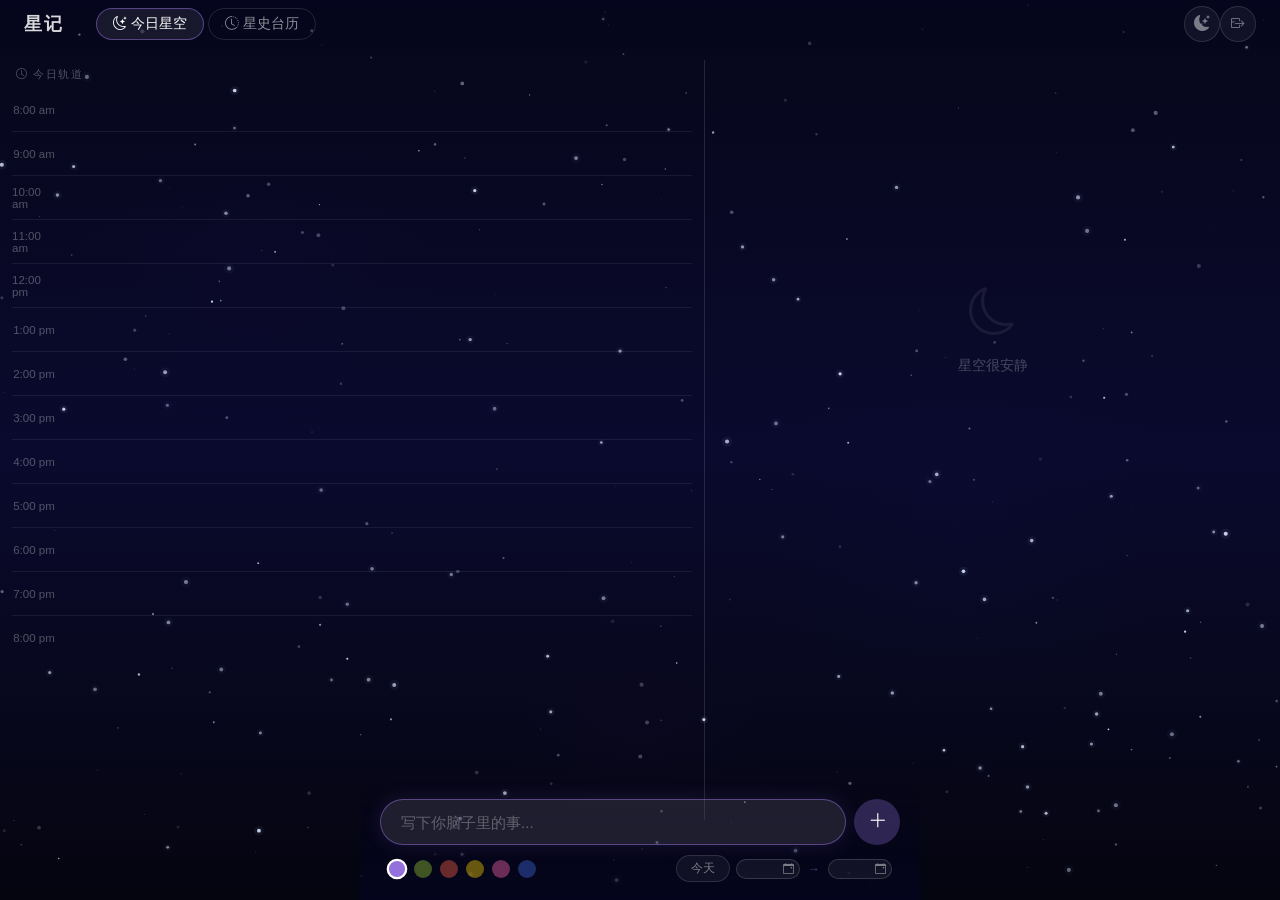
==== web/index.html @ 95c6658e "remove PHP remnants: rename to .html, drop removePHPTags runtime logic" ====
<!DOCTYPE html>
<html lang="zh">
<head>
    <meta charset="UTF-8">
    <meta name="viewport" content="width=device-width, initial-scale=1.0">
    <title>星记</title>
    <meta name="csrf-token" content="" id="csrfMeta">
    <link href="bootstrap-icons.min.css?v=2" rel="stylesheet">
    <link href="css/style.css?v=24" rel="stylesheet">
</head>
<body>
    <!-- 星空背景 Canvas -->
    <canvas id="starfield"></canvas>

    <!-- 主应用层 -->
    <div id="app">

        <!-- 顶部导航 -->
        <nav id="nav">
            <span class="nav-brand">星记</span>
            <div class="nav-tabs">
                <button class="nav-tab active" data-view="today">
                    <i class="bi bi-moon-stars"></i> 今日星空
                </button>
                <button class="nav-tab" data-view="history">
                    <i class="bi bi-clock-history"></i> 星史台历
                </button>
            </div>
            <button class="theme-toggle" id="themeToggle" title="切换主题"><i class="bi bi-moon-stars-fill"></i></button>
            <button class="btn-logout" id="btnLogout" title="登出"><i class="bi bi-box-arrow-right"></i></button>
        </nav>

        <!-- 今日星空视图 -->
        <div id="today-view" class="view">
            <!-- 移动端 Tab 切换栏 -->
            <div class="mobile-tabs" id="mobileTabs">
                <button class="mobile-tab active" data-mobile-tab="timeline">
                    <i class="bi bi-clock"></i> 时间轴
                </button>
                <button class="mobile-tab" data-mobile-tab="constellation">
                    <i class="bi bi-stars"></i> 星座
                </button>
            </div>
            <!-- 时间轴（左侧） -->
            <div id="today-zone">
                <div id="timeline">
                    <div class="timeline-header">
                        <i class="bi bi-clock"></i> 今日轨道
                    </div>
                    <div class="timeline-body" id="timelineBody"></div>
                </div>
            </div>

            <!-- 星空总览（右侧，全部任务） -->
            <div id="zone-resizer" class="zone-resizer"></div>
            <div id="constellation-zone" class="mobile-hidden"></div>

            <!-- 类型图例（固定底部右侧） -->
            <div class="constellation-legend" id="constellationLegend"></div>
        </div>

        <!-- 星史台历视图 -->
        <div id="history-view" class="view hidden">
            <div id="history-content">
                <div class="calendar-nav">
                    <button class="cal-nav-btn" id="calPrev"><i class="bi bi-chevron-left"></i></button>
                    <span class="cal-month-label" id="calMonthLabel"></span>
                    <button class="cal-nav-btn" id="calNext"><i class="bi bi-chevron-right"></i></button>
                    <button class="cal-nav-btn cal-today-btn" id="calToday">今天</button>
                    <button class="cal-nav-btn cal-export-btn desktop-only" id="btnExportCSV" title="导出已完成任务为 CSV"><i class="bi bi-download"></i> 导出</button>
                </div>
                <div class="calendar-weekdays">
                    <span>一</span><span>二</span><span>三</span><span>四</span><span>五</span><span>六</span><span>日</span>
                </div>
                <div class="calendar-grid" id="calendarGrid"></div>
            </div>
        </div>

        <!-- 日历弹出浮层 -->
        <div id="calPopup" class="cal-popup hidden">
            <div class="cal-popup-backdrop"></div>
            <div class="cal-popup-card">
                <div class="cal-popup-header">
                    <h4 id="calPopupTitle"></h4>
                    <button class="cal-popup-close" id="calPopupClose"><i class="bi bi-x-lg"></i></button>
                </div>
                <div class="cal-popup-body" id="calPopupBody"></div>
            </div>
        </div>

        <!-- 确认弹窗 -->
        <div id="confirmDialog" class="cal-popup hidden">
            <div class="cal-popup-backdrop"></div>
            <div class="cal-popup-card" style="max-width: 360px;">
                <div class="cal-popup-header">
                    <h4 id="confirmTitle">确认</h4>
                </div>
                <div class="cal-popup-body">
                    <p id="confirmMessage" style="margin: 0 0 16px; line-height: 1.6;"></p>
                    <div style="display: flex; gap: 10px; justify-content: flex-end;">
                        <button class="btn-delete" id="confirmCancel" style="flex: 0 0 auto; padding: 8px 16px;">取消</button>
                        <button class="btn-complete" id="confirmOk" style="flex: 0 0 auto; padding: 8px 16px;">确定</button>
                    </div>
                </div>
            </div>
        </div>

        <!-- 导出弹窗（仅电脑端） -->
        <div id="exportDialog" class="export-dialog hidden">
            <div class="export-dialog-card">
                <h4><i class="bi bi-download"></i> 导出已完成任务</h4>
                <div class="export-dialog-row">
                    <label>起始月</label>
                    <input type="month" id="exportFrom">
                </div>
                <div class="export-dialog-row">
                    <label>结束月</label>
                    <input type="month" id="exportTo">
                </div>
                <div class="export-dialog-actions">
                    <button class="btn-cancel" id="exportCancel">取消</button>
                    <button class="btn-export" id="exportConfirm">导出 CSV</button>
                </div>
            </div>
        </div>

        <!-- 倾倒输入区 -->
        <div id="input-nebula">
            <form id="quickAdd" autocomplete="off">
                <div class="input-row">
                    <input type="text" id="quickInput" placeholder="写下你脑子里的事..." autofocus>
                    <button type="submit" class="btn-add"><i class="bi bi-plus-lg"></i></button>
                </div>
                <div class="input-options">
                    <div class="type-selector">
                        <button type="button" class="type-dot active" data-type="self" title="自我时间" style="--dot-color: #9370db"></button>
                        <button type="button" class="type-dot" data-type="family" title="家庭" style="--dot-color: #9acd32"></button>
                        <button type="button" class="type-dot" data-type="money" title="赚钱" style="--dot-color: #ff6347"></button>
                        <button type="button" class="type-dot" data-type="sport" title="运动" style="--dot-color: #ffd700"></button>
                        <button type="button" class="type-dot" data-type="love" title="爱情" style="--dot-color: #ff69b4"></button>
                        <button type="button" class="type-dot" data-type="study" title="学习" style="--dot-color: #4169e1"></button>
                    </div>
                    <div class="date-options">
                        <div class="date-selector" id="dateSelector">
                            <button type="button" class="date-chip" data-date="today">今天</button>
                            <div class="date-wrap">
                                <input type="text" id="inputStartDateText" class="date-input date-display" placeholder="" readonly>
                                <input type="date" id="inputStartDate" class="date-input date-real">
                            </div>
                            <span class="date-sep">→</span>
                            <div class="date-wrap">
                                <input type="text" id="inputDueDateText" class="date-input date-display" placeholder="" readonly>
                                <input type="date" id="inputDueDate" class="date-input date-real">
                            </div>
                        </div>
                    </div>
                </div>
            </form>
        </div>

        <!-- 详情面板 -->
        <div id="detail-panel">
            <div class="detail-header">
                <div class="detail-type-dot" id="detailTypeDot"></div>
                <h3 id="detailTitle"></h3>
                <input type="text" id="detailTitleInput" class="detail-title-input" style="display:none">
                <button class="detail-close" id="detailClose"><i class="bi bi-x-lg"></i></button>
            </div>
            <div class="detail-type-edit" id="detailTypeEdit">
                <span class="detail-edit-label"><i class="bi bi-tag"></i> 类型</span>
                <div class="detail-type-dots" id="detailTypeDots"></div>
            </div>
            <div class="detail-progress" id="detailProgressBlock">
                <div class="progress-bar-container" id="progressBarClick">
                    <div class="progress-bar-fill" id="detailProgressFill"></div>
                </div>
                <span class="progress-text" id="detailProgressText">0%</span>
                <input type="range" min="0" max="100" value="0" class="progress-slider hidden" id="progressSlider">
            </div>
            <div class="detail-meta" id="detailMeta"></div>
            <div class="detail-date-edit" id="detailDateEdit">
                <label class="date-edit-row">
                    <span class="date-edit-label"><i class="bi bi-hourglass-split"></i> 开始</span>
                    <input type="date" id="detailStartDate" class="date-input">
                </label>
                <label class="date-edit-row">
                    <span class="date-edit-label"><i class="bi bi-calendar-event"></i> 截止</span>
                    <input type="date" id="detailDueDate" class="date-input">
                </label>
            </div>
            <div class="detail-children" id="detailChildren"></div>
            <div class="detail-actions">
                <button class="btn-complete" id="btnComplete"><i class="bi bi-check2-circle"></i> 完成</button>
                <button class="btn-complete-date" id="btnCompleteDate" title="完成日期">
                    <i class="bi bi-calendar-check"></i>
                    <span id="completeDateLabel">今天</span>
                </button>
                <input type="date" id="completedDate" class="completed-date-hidden">
                <button class="btn-delete" id="btnDelete"><i class="bi bi-trash3"></i> 删除</button>
            </div>
            <div class="detail-add-child">
                <form id="addChildForm" autocomplete="off">
                    <input type="text" id="addChildInput" placeholder="添加子任务...">
                    <button type="submit"><i class="bi bi-plus"></i></button>
                </form>
            </div>
        </div>

        <!-- 遮罩 -->
        <div id="overlay" class="hidden"></div>
    </div>

    <script src="js/starfield.js?v=20"></script>
    <script src="js/main.js?v=20"></script>
</body>
</html>
---- web/css/style.css ----
/* ===== 主题变量 ===== */
:root {
    /* 深邃星空 — 默认 */
    color-scheme: dark;
    --bg:              #000;
    --bg-nav:          linear-gradient(180deg, rgba(5,5,30,0.9) 0%, transparent 100%);
    --bg-input:        linear-gradient(0deg, rgba(5,5,30,0.95) 0%, transparent 100%);
    --bg-panel:        rgba(8,8,35,0.97);
    --bg-cell:         rgba(255,255,255,0.015);
    --bg-cell-hover:   rgba(255,255,255,0.035);
    --bg-cell-today:   rgba(147,112,219,0.05);
    --bg-cell-tasks:   rgba(147,112,219,0.03);
    --bg-expanded:     rgba(20,15,40,0.95);
    --bg-input-field:  rgba(255,255,255,0.06);
    --bg-input-focus:  rgba(255,255,255,0.1);
    --bg-btn:          rgba(255,255,255,0.05);
    --bg-btn-hover:    rgba(255,255,255,0.1);
    --bg-dot-active:   rgba(255,255,255,0.08);

    --text:            #e0e0e0;
    --text-strong:     #f0f0f0;
    --text-title:      #e8e8e8;
    --text-body:       #d0d0d0;
    --text-mid:        rgba(255,255,255,0.65);
    --text-dim:        rgba(255,255,255,0.45);
    --text-faint:      rgba(255,255,255,0.3);
    --text-ghost:      rgba(255,255,255,0.25);
    --text-ph:         rgba(255,255,255,0.3);
    --text-nav-brand:  rgba(255,255,255,0.85);
    --text-nav-tab:    rgba(255,255,255,0.55);
    --text-nav-active: #fff;

    --border:          rgba(255,255,255,0.12);
    --border-subtle:   rgba(255,255,255,0.07);
    --border-input:    rgba(255,255,255,0.15);
    --border-focus:    rgba(147,112,219,0.5);

    --accent:          #9370db;
    --accent-rgb:      147,112,219;
    --accent-dim:      rgba(147,112,219,0.3);
    --accent-mid:      rgba(147,112,219,0.5);
    --accent-soft:     #b8a0e8;
    --accent-glow:     rgba(147,112,219,0.15);
    --accent-chip-bg:  rgba(147,112,219,0.2);
    --accent-chip-bd:  rgba(147,112,219,0.4);
    --accent-progress: rgba(147,112,219,0.4);
    --accent-ring:     rgba(147,112,219,0.3);

    --danger:          #ff8888;
    --danger-dim:      rgba(255,80,80,0.15);
    --danger-hover:    rgba(255,80,80,0.3);
    --overlay-bg:      rgba(0,0,0,0.3);

    --ring-bg:         rgba(255,255,255,0.08);
    --nebula:          rgba(147,112,219,0.06);
    --nebula-soft:     rgba(147,112,219,0.03);
    --star-line:       rgba(255,255,255,0.06);
    --scrollbar:       rgba(255,255,255,0.18);
    --scrollbar-hover: rgba(255,255,255,0.32);
    --cal-pick-invert: 0.7;
    --shadow-expand:   0 4px 24px rgba(0,0,0,0.5);
    --starfield-mode:  dark;
}

/* ===== 晨雾浅色 ===== */
html.theme-light {
    color-scheme: light;
    --bg:              #F0EBE1;
    --bg-nav:          linear-gradient(180deg, rgba(240,235,225,0.95) 0%, transparent 100%);
    --bg-input:        linear-gradient(0deg, rgba(240,235,225,0.98) 0%, transparent 100%);
    --bg-panel:        rgba(251,247,238,0.97);
    --bg-cell:         rgba(83,125,150,0.04);
    --bg-cell-hover:   rgba(83,125,150,0.08);
    --bg-cell-today:   rgba(83,125,150,0.1);
    --bg-cell-tasks:   rgba(83,125,150,0.06);
    --bg-expanded:     rgba(245,239,228,0.98);
    --bg-input-field:  rgba(83,125,150,0.06);
    --bg-input-focus:  rgba(83,125,150,0.1);
    --bg-btn:          rgba(83,125,150,0.06);
    --bg-btn-hover:    rgba(83,125,150,0.12);
    --bg-dot-active:   rgba(83,125,150,0.08);

    --text:            #2A2622;
    --text-strong:     #1A1610;
    --text-title:      #2A2622;
    --text-body:       #4A433C;
    --text-mid:        #5C5348;
    --text-dim:        #6B6158;
    --text-faint:      #8F867B;
    --text-ghost:      #B8B0A3;
    --text-ph:         rgba(42,38,34,0.35);
    --text-nav-brand:  rgba(42,38,34,0.85);
    --text-nav-tab:    rgba(42,38,34,0.55);
    --text-nav-active: #2A2622;

    --border:          rgba(83,125,150,0.12);
    --border-subtle:   rgba(83,125,150,0.06);
    --border-input:    rgba(83,125,150,0.15);
    --border-focus:    rgba(83,125,150,0.5);

    --accent:          #537D96;
    --accent-rgb:      83,125,150;
    --accent-dim:      rgba(83,125,150,0.15);
    --accent-mid:      rgba(83,125,150,0.5);
    --accent-soft:     #3F6179;
    --accent-glow:     rgba(83,125,150,0.1);
    --accent-chip-bg:  rgba(83,125,150,0.12);
    --accent-chip-bd:  rgba(83,125,150,0.3);
    --accent-progress: rgba(83,125,150,0.35);
    --accent-ring:     rgba(83,125,150,0.3);

    --danger:          #8B2C1F;
    --danger-dim:      rgba(139,44,31,0.1);
    --danger-hover:    rgba(139,44,31,0.2);
    --overlay-bg:      rgba(42,38,34,0.15);

    --ring-bg:         rgba(83,125,150,0.1);
    --nebula:          rgba(83,125,150,0.05);
    --nebula-soft:     rgba(83,125,150,0.02);
    --star-line:       rgba(83,125,150,0.08);
    --scrollbar:       rgba(83,125,150,0.12);
    --scrollbar-hover: rgba(83,125,150,0.22);
    --cal-pick-invert: 0;
    --shadow-expand:   0 4px 24px rgba(42,38,34,0.12);
    --starfield-mode:  light;
}

/* ===== 全局重置 ===== */
* { margin: 0; padding: 0; box-sizing: border-box; }

body {
    overflow: hidden;
    background: var(--bg);
    font-family: -apple-system, "Segoe UI", "PingFang SC", "Microsoft YaHei", sans-serif;
    color: var(--text);
    user-select: none;
    transition: background 0.4s ease, color 0.4s ease;
}

/* ===== 星空 Canvas ===== */
#starfield {
    position: fixed;
    top: 0; left: 0;
    width: 100vw; height: 100vh;
    z-index: 0;
}

/* ===== 应用�?===== */
#app {
    position: relative;
    z-index: 1;
    width: 100vw;
    height: 100vh;
    overflow: hidden;
}

/* ===== 导航 ===== */
#nav {
    position: fixed;
    top: 0; left: 0; right: 0;
    height: 48px;
    display: flex;
    align-items: center;
    padding: 0 24px;
    background: var(--bg-nav);
    z-index: 50;
}

.nav-brand {
    font-size: 1.1rem;
    font-weight: 600;
    letter-spacing: 2px;
    color: var(--text-nav-brand);
    margin-right: 32px;
}

.nav-tabs {
    display: flex;
    gap: 4px;
}

.nav-tab {
    background: none;
    border: 1px solid var(--border);
    color: var(--text-nav-tab);
    padding: 6px 16px;
    border-radius: 20px;
    font-size: 0.85rem;
    cursor: pointer;
    transition: all 0.3s ease;
}

.nav-tab:hover {
    color: var(--text-strong);
    border-color: var(--accent-mid);
}

.nav-tab.active {
    color: var(--text-nav-active);
    border-color: var(--accent-mid);
    background: var(--bg-dot-active);
}

/* 换肤按钮 */
.theme-toggle {
    margin-left: auto;
    width: 36px; height: 36px;
    border-radius: 50%;
    border: 1px solid var(--border);
    background: var(--bg-btn);
    color: var(--text-dim);
    font-size: 1rem;
    cursor: pointer;
    transition: all 0.3s ease;
    display: flex;
    align-items: center;
    justify-content: center;
}

.theme-toggle:hover {
    background: var(--bg-btn-hover);
    color: var(--text-strong);
    transform: rotate(15deg);
}

/* 登出按钮 */
.btn-logout {
    width: 36px; height: 36px;
    border-radius: 50%;
    border: 1px solid var(--border);
    background: var(--bg-btn);
    color: var(--text-dim);
    cursor: pointer;
    font-size: 0.85rem;
    display: flex;
    align-items: center;
    justify-content: center;
    transition: all 0.2s;
}
.btn-logout:hover {
    background: rgba(229, 115, 115, 0.15);
    color: #e57373;
    border-color: rgba(229, 115, 115, 0.3);
}

/* ===== 视图切换 ===== */
.view { width: 100%; height: 100%; position: absolute; top: 0; left: 0; }
.view.hidden { display: none; }

/* ===== 今日星球�?===== */
#today-zone {
    position: absolute;
    top: 60px;
    left: 0;
    width: var(--today-zone-width, 55%);
    height: calc(100% - 140px);
    display: flex;
    flex-direction: column;
    padding: 0;
    z-index: 10;
    overflow: hidden;
}

/* ===== 时间轴 ===== */
#timeline {
    flex: 1;
    display: flex;
    flex-direction: column;
    overflow: hidden;
}

.timeline-header {
    padding: 8px 16px 6px;
    font-size: 0.68rem;
    color: var(--text-faint);
    letter-spacing: 1.5px;
    flex-shrink: 0;
}

.timeline-body {
    flex: 1;
    overflow-y: auto;
    padding: 0 12px 8px;
}

.timeline-slot {
    display: flex;
    align-items: stretch;
    min-height: 44px;
    border-bottom: 1px solid var(--border-subtle);
    transition: background 0.2s ease;
}

.timeline-slot:last-child {
    border-bottom: none;
}

.timeline-slot.drag-over {
    background: var(--bg-dot-active);
}

.timeline-time {
    width: 44px;
    flex-shrink: 0;
    display: flex;
    align-items: center;
    justify-content: center;
    font-size: 0.72rem;
    color: var(--text-faint);
    font-variant-numeric: tabular-nums;
}

.timeline-drop {
    flex: 1;
    display: flex;
    align-items: center;
    gap: 4px;
    padding: 4px 8px;
    border-radius: 8px;
    min-height: 36px;
    transition: background 0.15s ease;
}

.timeline-slot.drag-over .timeline-drop {
    background: var(--bg-dot-hover);
    outline: 1px dashed var(--accent-mid);
    outline-offset: -1px;
}

/* 时间轴内的任务芯片 */
.timeline-chip {
    display: inline-flex;
    align-items: center;
    gap: 4px;
    padding: 2px 10px;
    border-radius: 12px;
    font-size: 0.72rem;
    color: #fff;
    cursor: pointer;
    transition: all 0.2s ease;
    max-width: 100%;
}

.timeline-chip:hover {
    filter: brightness(1.15);
    transform: scale(1.04);
}

.timeline-chip .chip-title {
    white-space: nowrap;
    overflow: hidden;
    text-overflow: ellipsis;
    flex: 1;
    min-width: 0;
}

.timeline-chip .chip-dot {
    width: 6px;
    height: 6px;
    border-radius: 50%;
    background: rgba(255,255,255,0.6);
    flex-shrink: 0;
}

.timeline-chip .chip-remove {
    margin-left: 2px;
    opacity: 0;
    font-size: 0.6rem;
    transition: opacity 0.15s;
    flex-shrink: 0;
}

.timeline-chip:hover .chip-remove {
    opacity: 0.7;
}

/* ===== 时间轴下方留白（原星球池已移除） ===== */
/* 星球元素仍用于时间轴 chip 内的拖拽逻辑 */

/* ===== 星球元素 ===== */
.star {
    display: flex;
    flex-direction: column;
    align-items: center;
    cursor: grab;
    transition: all 0.5s ease;
}

.star:active {
    cursor: grabbing;
}

.star:hover {
    transform: scale(1.08);
}

.star.scheduled {
    opacity: 0.35;
    transform: scale(0.85);
}

.star.scheduled:hover {
    opacity: 0.55;
}

.star-body {
    width: var(--size, 100px);
    height: var(--size, 100px);
    border-radius: 50%;
    position: relative;
    transition: width 0.5s ease, height 0.5s ease;
}

.star-body::before {
    content: '';
    position: absolute;
    top: 0; left: 0;
    width: 100%; height: 100%;
    border-radius: 50%;
    background-size: contain;
    background-repeat: no-repeat;
    background-position: center;
    animation: breathe 4s ease-in-out infinite;
}

/* 行星图片 �?每种类型对应一颗独特的�?*/
.star[data-type="self"] .star-body::before {
    background-image: url('../img/planet-self.svg');
}
.star[data-type="family"] .star-body::before {
    background-image: url('../img/planet-family.svg');
}
.star[data-type="money"] .star-body::before {
    background-image: url('../img/planet-money.svg');
}
.star[data-type="sport"] .star-body::before {
    background-image: url('../img/planet-sport.svg');
}
.star[data-type="love"] .star-body::before {
    background-image: url('../img/planet-love.svg');
}
.star[data-type="study"] .star-body::before {
    background-image: url('../img/planet-study.svg');
}

/* 进度光环 */
.star-ring {
    position: absolute;
    top: -8px; left: -8px;
    right: -8px; bottom: -8px;
    pointer-events: none;
}

.star-ring circle {
    fill: none;
    stroke-linecap: round;
    transition: stroke-dashoffset 0.6s ease;
}

.star-ring .ring-bg {
    stroke: var(--ring-bg);
    stroke-width: 2;
}

.star-ring .ring-fill {
    stroke: var(--color, var(--accent));
    stroke-width: 3;
    filter: drop-shadow(0 0 4px var(--color-glow, var(--accent-progress)));
    transform: rotate(-90deg);
    transform-origin: 50% 50%;
}

/* 星球标题 */
.star-title {
    margin-top: 10px;
    font-size: 0.88rem;
    color: var(--text-strong);
    text-align: center;
    max-width: 120px;
    line-height: 1.3;
    text-shadow: 0 0 12px var(--bg);
    overflow: hidden;
    text-overflow: ellipsis;
    display: -webkit-box;
    -webkit-line-clamp: 2;
    -webkit-box-orient: vertical;
}

/* 进度文字 */
.star-progress {
    font-size: 0.7rem;
    color: var(--text-dim);
    margin-top: 2px;
}

/* 呼吸动画 */
@keyframes breathe {
    0%, 100% { opacity: 0.88; }
    50% { opacity: 1; }
}

/* 完成动画 */
.star.completing {
    animation: starFadeOut 0.8s ease-out forwards;
}
.star.completing .star-body::before {
    animation: starGlow 0.8s ease-out forwards;
}
.constellation-node.completing {
    animation: constellationFadeOut 0.6s ease-out forwards;
    pointer-events: none;
}

@keyframes constellationFadeOut {
    0% { opacity: 1; transform: translate(-50%, -50%) scale(1); }
    40% { opacity: 1; transform: translate(-50%, -50%) scale(1.4); filter: brightness(2); }
    100% { opacity: 0; transform: translate(-50%, -50%) scale(0.3); }
}

@keyframes starFadeOut {
    0% { opacity: 1; }
    30% { opacity: 1; }
    100% { opacity: 0; }
}

@keyframes starGlow {
    0% { transform: scale(1); }
    30% { transform: scale(1.3); filter: brightness(2.5); }
    100% { transform: scale(0); filter: brightness(0); }
}

/* 休眠�?*/
.star.dormant .star-body::before {
    opacity: 0.35;
    animation: none;
    filter: saturate(0.3);
}

.star.dormant .star-title {
    opacity: 0.4;
}

/* ===== 远景星座区 ===== */
#constellation-zone {
    position: absolute;
    top: 60px;
    right: 0;
    width: var(--constellation-zone-width, 45%);
    height: calc(100% - 140px);
    overflow: hidden;
    padding: 0;
    border-left: 1px solid var(--border);
    z-index: 10;
}

/* ===== 左右分区拖拽条 ===== */
.zone-resizer {
    position: absolute;
    top: 60px;
    left: 55%;
    width: 6px;
    height: calc(100% - 140px);
    z-index: 20;
    cursor: col-resize;
    background: transparent;
    transition: background 0.2s ease;
    margin-left: -3px;
}
.zone-resizer:hover,
.zone-resizer.active {
    background: var(--accent-mid);
}

@media (max-width: 768px) {
    .zone-resizer { display: none !important; }
}

/* 星座图例（固定右下角） */
.constellation-legend {
    position: fixed;
    bottom: 14px;
    right: 24px;
    display: flex;
    gap: 10px;
    z-index: 41;
    pointer-events: none;
}
.legend-item {
    font-size: 0.6rem;
    color: var(--text-ghost);
    display: flex;
    align-items: center;
    gap: 4px;
}
.legend-dot {
    width: 6px;
    height: 6px;
    border-radius: 50%;
    display: inline-block;
}

/* 星云画布（融合式） */
.nebula-canvas {
    position: relative;
    border-radius: 0;
    padding: 0;
    background:
        radial-gradient(ellipse at 30% 35%, rgba(147,112,219,0.06) 0%, transparent 55%),
        radial-gradient(ellipse at 70% 25%, rgba(65,105,225,0.05) 0%, transparent 45%),
        radial-gradient(ellipse at 50% 70%, rgba(255,215,0,0.04) 0%, transparent 45%),
        radial-gradient(ellipse at 25% 75%, rgba(255,105,180,0.04) 0%, transparent 40%),
        radial-gradient(ellipse at 80% 65%, rgba(154,205,50,0.04) 0%, transparent 40%),
        var(--bg-deep);
    overflow: hidden;
    width: 100%;
    height: 100%;
}

.nebula-canvas-fused {
    height: 100%;
    min-height: 100%;
}

/* 星云微光粒子（纯 CSS） */
.nebula-canvas::before {
    content: '';
    position: absolute;
    top: 0; left: 0; right: 0; bottom: 0;
    background:
        radial-gradient(1px 1px at 15% 25%, var(--constellation-color, var(--accent)), transparent),
        radial-gradient(1px 1px at 55% 15%, var(--constellation-color, var(--accent)), transparent),
        radial-gradient(1px 1px at 85% 45%, var(--constellation-color, var(--accent)), transparent),
        radial-gradient(1px 1px at 35% 80%, var(--constellation-color, var(--accent)), transparent),
        radial-gradient(1px 1px at 75% 75%, var(--constellation-color, var(--accent)), transparent),
        radial-gradient(1.5px 1.5px at 25% 55%, rgba(255,255,255,0.4), transparent),
        radial-gradient(1px 1px at 65% 35%, rgba(255,255,255,0.3), transparent);
    opacity: 0.5;
    pointer-events: none;
    animation: nebulaTwinkle 6s ease-in-out infinite alternate;
}

@keyframes nebulaTwinkle {
    0% { opacity: 0.3; }
    100% { opacity: 0.6; }
}

/* SVG 连线层 */
.constellation-svg {
    position: absolute;
    top: 0; left: 0;
    width: 100%;
    height: 100%;
    pointer-events: none;
    z-index: 1;
}

.constellation-line {
    transition: stroke-opacity 0.3s ease, stroke-width 0.3s ease;
}

/* 星座节点 */
.constellation-node {
    position: absolute;
    display: flex;
    flex-direction: column;
    align-items: center;
    transform: translate(-50%, -50%);
    cursor: pointer;
    z-index: 2;
    opacity: 0.8;
    transition: opacity 0.2s ease, transform 0.2s ease;
    z-index: 2;
}

.constellation-node:hover,
.constellation-node.highlight {
    opacity: 1;
    transform: translate(-50%, -50%) scale(1.12);
    z-index: 20;
}

.constellation-node.dormant {
    opacity: 0.4;
}
.constellation-node.dormant:hover {
    opacity: 0.65;
}

/* 今日相关节点 */
.constellation-node.today-relevant {
    opacity: 1;
}
.constellation-node.today-relevant .constellation-planet {
    box-shadow: 0 0 8px rgba(255,255,255,0.15);
}
.constellation-node.today-relevant .constellation-node-title {
    color: var(--text-strong);
}
.constellation-node.today-relevant.scheduled {
    opacity: 0.5;
}

/* 今日脉冲光环（在 .constellation-planet 内部） */
.today-pulse {
    position: absolute;
    top: 50%;
    left: 50%;
    width: 32px; height: 32px;
    margin-top: -16px;
    margin-left: -16px;
    border-radius: 50%;
    border: 1.5px solid var(--constellation-color, var(--accent));
    animation: todayPulse 3s ease-in-out infinite;
    pointer-events: none;
    z-index: 0;
}

@keyframes todayPulse {
    0%, 100% { transform: scale(1); opacity: 0.6; }
    50% { transform: scale(1.8); opacity: 0; }
}

/* 行星图标 */
.constellation-planet {
    width: 32px;
    height: 32px;
    border-radius: 50%;
    position: relative;
    transition: transform 0.3s ease, filter 0.3s ease;
    flex-shrink: 0;
    overflow: visible;
    z-index: 2;
}

.constellation-planet::before {
    content: '';
    position: absolute;
    top: 0; left: 0;
    width: 100%; height: 100%;
    border-radius: 50%;
    background-size: contain;
    background-repeat: no-repeat;
    background-position: center;
}

.constellation-node[data-type="self"] .constellation-planet::before { background-image: url('../img/planet-self.svg'); }
.constellation-node[data-type="family"] .constellation-planet::before { background-image: url('../img/planet-family.svg'); }
.constellation-node[data-type="money"] .constellation-planet::before { background-image: url('../img/planet-money.svg'); }
.constellation-node[data-type="sport"] .constellation-planet::before { background-image: url('../img/planet-sport.svg'); }
.constellation-node[data-type="love"] .constellation-planet::before { background-image: url('../img/planet-love.svg'); }
.constellation-node[data-type="study"] .constellation-planet::before { background-image: url('../img/planet-study.svg'); }

.constellation-node:hover .constellation-planet {
    transform: scale(1.25);
    filter: brightness(1.3) drop-shadow(0 0 8px var(--constellation-color, var(--accent)));
}

.dormant .constellation-planet::before {
    filter: saturate(0.2) brightness(0.6);
}

/* 子任务卫星 */
.constellation-satellite {
    position: absolute;
    width: 7px;
    height: 7px;
    border-radius: 50%;
    background: var(--constellation-color, var(--accent));
    opacity: 0.7;
    box-shadow: 0 0 4px var(--constellation-color, var(--accent));
    transition: opacity 0.2s;
    pointer-events: auto;
    z-index: 3;
}
.constellation-satellite.completed {
    opacity: 0.3;
    background: var(--text-ghost);
    box-shadow: none;
}
.constellation-node:hover .constellation-satellite {
    opacity: 1;
}

/* 迷你进度环 */
.mini-progress-ring {
    position: absolute;
    top: 50%;
    left: 50%;
    transform: translate(-50%, -50%);
    pointer-events: none;
    z-index: 4;
}

/* 节点标题 */
.constellation-node-title {
    font-size: 0.72rem;
    color: var(--text-mid);
    text-align: center;
    max-width: 76px;
    line-height: 1.25;
    margin-top: 4px;
    padding: 1px 4px;
    border-radius: 4px;
    background: rgba(0, 0, 0, 0.35);
    overflow: hidden;
    text-overflow: ellipsis;
    display: -webkit-box;
    -webkit-line-clamp: 2;
    -webkit-box-orient: vertical;
    transition: color 0.2s ease, background 0.2s ease;
    pointer-events: auto;
}

.constellation-node:hover .constellation-node-title {
    color: var(--text-strong);
}

.dormant .constellation-node-title {
    color: var(--text-ghost);
}

/* 截止日期标签 */
.constellation-node-due {
    font-size: 0.58rem;
    color: var(--text-ghost);
    margin-top: 2px;
    letter-spacing: 0.5px;
}

.constellation-node:hover .constellation-node-due {
    color: var(--text-dim);
}

/* 浅色主题补丁 */
html.theme-light .constellation-planet::before {
    filter: brightness(0.9) saturate(0.8);
}
html.theme-light .dormant .constellation-planet::before {
    filter: saturate(0.15) brightness(0.85);
}
html.theme-light .constellation-satellite {
    opacity: 0.55;
}

html.theme-light .constellation-legend,
html.theme-light .legend-item {
    color: rgba(0,0,0,0.45);
}
html.theme-light .constellation-node-title {
    background: rgba(255, 255, 255, 0.25);
}

/* ===== 倾倒输入区 ===== */
#input-nebula {
    position: fixed;
    bottom: 0;
    left: 50%;
    transform: translateX(-50%);
    width: min(560px, 94vw);
    padding: 14px 20px 18px;
    background: var(--bg-input);
    border-radius: 18px 18px 0 0;
    z-index: 40;
}

#input-nebula.hidden { display: none !important; }

#quickAdd {
    max-width: 100%;
    margin: 0 auto;
}

.input-row {
    display: flex;
    gap: 8px;
}

#quickInput {
    flex: 1;
    background: var(--bg-input-field);
    border: 1px solid var(--border-input);
    border-radius: 24px;
    padding: 12px 20px;
    color: var(--text);
    font-size: 0.95rem;
    outline: none;
    transition: all 0.3s ease;
}

#quickInput::placeholder {
    color: var(--text-ph);
}

#quickInput:focus {
    border-color: var(--border-focus);
    background: var(--bg-input-focus);
    box-shadow: 0 0 20px var(--accent-glow);
}

.btn-add {
    width: 46px; height: 46px;
    border-radius: 50%;
    border: none;
    background: var(--accent-dim);
    color: var(--text-nav-active);
    font-size: 1.2rem;
    cursor: pointer;
    transition: all 0.3s ease;
}

.btn-add:hover {
    background: var(--accent-mid);
    transform: scale(1.05);
}

.input-options {
    display: flex;
    align-items: center;
    justify-content: space-between;
    margin-top: 10px;
    padding: 0 8px;
}

.type-selector {
    display: flex;
    gap: 8px;
}

.type-dot {
    width: 18px; height: 18px;
    border-radius: 50%;
    border: 2px solid transparent;
    background: var(--dot-color);
    opacity: 0.4;
    cursor: pointer;
    transition: all 0.2s ease;
}

.type-dot:hover {
    opacity: 0.7;
}

.type-dot.active {
    opacity: 1;
    border-color: var(--text-nav-active);
    transform: scale(1.15);
}

.date-options {
    display: flex;
    gap: 8px;
    align-items: center;
}

.date-selector {
    display: flex;
    gap: 6px;
    align-items: center;
}

.date-chip {
    background: var(--bg-btn);
    border: 1px solid var(--border);
    border-radius: 14px;
    padding: 4px 14px;
    color: var(--text-dim);
    font-size: 0.75rem;
    cursor: pointer;
    transition: all 0.2s ease;
}

.date-chip:hover {
    background: var(--bg-btn-hover);
    color: var(--text-mid);
}

.date-chip.active {
    background: var(--accent-chip-bg);
    border-color: var(--accent-chip-bd);
    color: var(--accent-soft);
}

.date-input {
    background: var(--bg-input-field);
    border: 1px solid var(--border-input);
    border-radius: 14px;
    padding: 3px 10px;
    color: var(--text-mid);
    font-size: 0.72rem;
    outline: none;
    width: 110px;
    cursor: pointer;
    transition: all 0.2s ease;
}

.date-wrap {
    position: relative;
    display: inline-block;
}

.date-wrap::after {
    content: "\f1e8";
    font-family: bootstrap-icons;
    position: absolute;
    right: 6px;
    top: 50%;
    transform: translateY(-50%);
    color: var(--text-dim);
    font-size: 0.7rem;
    pointer-events: none;
}

.date-display {
    width: 64px;
    text-align: center;
    color: var(--text-mid);
}

.date-real {
    position: absolute;
    top: 0;
    left: 0;
    width: 100%;
    height: 100%;
    opacity: 0;
    cursor: pointer;
    border: none;
    padding: 0;
}



.date-input::-webkit-calendar-picker-indicator {
    filter: invert(var(--cal-pick-invert));
    cursor: pointer;
}

.date-input:focus {
    border-color: var(--accent-mid);
    background: var(--bg-input-focus);
}

.date-sep {
    color: var(--accent-mid);
    font-size: 0.75rem;
    margin: 0 2px;
}

/* ===== 详情面板 ===== */
#detail-panel {
    position: fixed;
    right: 0; top: 0;
    width: 360px;
    height: 100vh;
    background: var(--bg-panel);
    border-left: 1px solid var(--border);
    backdrop-filter: blur(20px);
    transform: translateX(100%);
    transition: transform 0.35s cubic-bezier(0.4, 0, 0.2, 1);
    z-index: 60;
    display: flex;
    flex-direction: column;
    overflow-y: auto;
}

#detail-panel.open {
    transform: translateX(0);
}

.detail-header {
    display: flex;
    align-items: center;
    gap: 12px;
    padding: 20px;
    border-bottom: 1px solid var(--border-subtle);
}

.detail-type-dot {
    width: 14px; height: 14px;
    border-radius: 50%;
    flex-shrink: 0;
}

.detail-header h3 {
    flex: 1;
    font-size: 1.15rem;
    font-weight: 500;
    color: var(--text-title);
    cursor: pointer;
    padding: 2px 6px;
    border-radius: 6px;
    transition: background 0.2s ease;
}

.detail-header h3:hover {
    background: var(--bg-btn-hover);
}

.detail-close {
    background: none;
    border: none;
    color: var(--text-dim);
    font-size: 1rem;
    cursor: pointer;
    padding: 4px;
    transition: color 0.2s;
}

.detail-close:hover { color: var(--text-strong); }

/* 标题编辑 */
.detail-title-input {
    flex: 1;
    background: var(--bg-input-field);
    border: 1px solid var(--border-input);
    border-radius: 8px;
    padding: 4px 10px;
    color: var(--text-title);
    font-size: 1.15rem;
    font-weight: 500;
    outline: none;
    font-family: inherit;
}

.detail-title-input:focus {
    border-color: var(--accent-mid);
    background: var(--bg-input-focus);
}

/* 类型切换�?*/
.detail-type-edit {
    display: flex;
    align-items: center;
    gap: 10px;
    padding: 0 20px 10px;
}

.detail-edit-label {
    font-size: 0.72rem;
    color: var(--text-faint);
    flex-shrink: 0;
}

.detail-type-dots {
    display: flex;
    gap: 6px;
}

.detail-type-dots .type-dot {
    width: 20px;
    height: 20px;
    border-radius: 50%;
    border: 2px solid transparent;
    opacity: 0.35;
    cursor: pointer;
    transition: all 0.2s ease;
}

.detail-type-dots .type-dot:hover {
    opacity: 0.7;
}

.detail-type-dots .type-dot.active {
    opacity: 1;
    border-color: var(--text-strong);
    transform: scale(1.15);
}

.detail-progress {
    display: flex;
    align-items: center;
    gap: 12px;
    padding: 16px 20px;
}

.progress-bar-container {
    flex: 1;
    height: 6px;
    background: var(--ring-bg);
    border-radius: 3px;
    overflow: hidden;
    cursor: pointer;
}

.progress-bar-fill {
    height: 100%;
    border-radius: 3px;
    background: var(--color, var(--accent));
    transition: width 0.5s ease;
    box-shadow: 0 0 8px var(--color-glow, var(--accent-progress));
}

.progress-text {
    font-size: 0.8rem;
    color: var(--text-dim);
    min-width: 36px;
    text-align: right;
}

.progress-slider {
    width: 100%;
    margin-top: 6px;
    accent-color: var(--accent);
    cursor: pointer;
}
.progress-slider.hidden { display: none; }

.detail-meta {
    padding: 0 20px 8px;
    display: flex;
    gap: 16px;
    flex-wrap: wrap;
}

.detail-meta span {
    font-size: 0.75rem;
    color: var(--text-dim);
}

.detail-date-edit {
    padding: 4px 20px 12px;
    display: flex;
    flex-direction: column;
    gap: 8px;
}

.date-edit-row {
    display: flex;
    align-items: center;
    gap: 10px;
}

.date-edit-label {
    font-size: 0.72rem;
    color: var(--text-faint);
    width: 50px;
    flex-shrink: 0;
}

.date-edit-row .date-input {
    width: 130px;
}

.detail-children {
    flex: 1;
    padding: 0 20px;
    overflow-y: auto;
}

.child-task {
    display: flex;
    align-items: center;
    gap: 10px;
    padding: 10px 0;
    border-bottom: 1px solid var(--border-subtle);
    position: relative;
    transition: background 0.15s;
}

.child-drag-handle {
    cursor: grab;
    color: var(--text-ghost);
    font-size: 0.8rem;
    padding: 2px;
    opacity: 0.4;
    transition: opacity 0.2s;
}
.child-task:hover .child-drag-handle {
    opacity: 1;
}
.child-drag-handle:active {
    cursor: grabbing;
}

.child-dragging {
    opacity: 0.4;
    background: var(--accent-glow);
}

.child-drag-over-top {
    border-top: 2px solid var(--accent) !important;
}

.child-drag-over-bottom {
    border-bottom: 2px solid var(--accent) !important;
}

.child-add-step-btn {
    background: none;
    border: none;
    color: var(--text-ghost);
    font-size: 0.7rem;
    cursor: pointer;
    padding: 2px 4px;
    opacity: 0;
    transition: opacity 0.2s;
    border-radius: 4px;
}
.child-task:hover .child-add-step-btn {
    opacity: 0.6;
}
.child-add-step-btn:hover {
    opacity: 1 !important;
    color: var(--accent);
}

.child-toggle {
    background: none;
    border: none;
    color: var(--text-faint);
    font-size: 0.6rem;
    cursor: pointer;
    padding: 2px 4px;
    transition: color 0.2s;
}
.child-toggle:hover {
    color: var(--text-mid);
}

.child-steps.collapsed {
    display: none;
}

.child-task .form-check {
    display: flex;
    align-items: center;
}

.child-task .form-check-input {
    width: 16px; height: 16px;
    cursor: pointer;
    accent-color: var(--color, var(--accent));
    margin: 0;
}

.child-task-title {
    flex: 1;
    font-size: 0.85rem;
    color: var(--text-body);
}

.child-task-title.completed {
    text-decoration: line-through;
    opacity: 0.4;
}

.child-progress {
    font-size: 0.7rem;
    color: var(--text-faint);
}

/* 子任务步�?*/
.child-steps {
    padding-left: 30px;
    margin-top: 4px;
}

.step-item {
    display: flex;
    align-items: center;
    gap: 8px;
    padding: 6px 0;
}

.step-item .form-check-input {
    width: 13px; height: 13px;
    cursor: pointer;
    accent-color: var(--color, var(--accent));
    margin: 0;
}

.step-title {
    font-size: 0.78rem;
    color: var(--text-dim);
}

.step-title.completed {
    text-decoration: line-through;
    opacity: 0.35;
}

.detail-actions {
    padding: 16px 20px;
    display: flex;
    gap: 8px;
    align-items: center;
}

.btn-complete {
    flex: 1;
    padding: 10px;
    border: none;
    border-radius: 10px;
    font-size: 0.85rem;
    cursor: pointer;
    transition: all 0.2s ease;
    display: flex;
    align-items: center;
    justify-content: center;
    gap: 6px;
    background: var(--accent-chip-bg);
    color: var(--accent-soft);
}

.btn-complete:hover {
    background: var(--accent-dim);
}

.btn-complete-date {
    padding: 10px 12px;
    border: 1px solid var(--border);
    border-radius: 10px;
    background: transparent;
    color: var(--text-faint);
    font-size: 0.72rem;
    cursor: pointer;
    transition: all 0.2s ease;
    display: flex;
    align-items: center;
    gap: 5px;
    white-space: nowrap;
}

.btn-complete-date:hover {
    border-color: var(--accent-mid);
    color: var(--accent-soft);
}

.completed-date-hidden {
    position: absolute;
    opacity: 0;
    width: 0;
    height: 0;
    pointer-events: none;
}

.btn-delete {
    padding: 10px;
    border: none;
    border-radius: 10px;
    font-size: 0.85rem;
    cursor: pointer;
    transition: all 0.2s ease;
    display: flex;
    align-items: center;
    justify-content: center;
    gap: 6px;
    background: var(--danger-dim);
    color: var(--danger);
}

.btn-delete:hover {
    background: var(--danger-hover);
}

.detail-add-child {
    padding: 12px 20px 20px;
}

#addChildForm {
    display: flex;
    gap: 8px;
}

#addChildInput {
    flex: 1;
    background: var(--bg-input-field);
    border: 1px solid var(--border-input);
    border-radius: 10px;
    padding: 8px 14px;
    color: var(--text-body);
    font-size: 0.85rem;
    outline: none;
}

#addChildInput:focus {
    border-color: var(--accent-mid);
}

#addChildForm button {
    width: 36px; height: 36px;
    border-radius: 10px;
    border: none;
    background: var(--accent-dim);
    color: var(--accent-soft);
    cursor: pointer;
    font-size: 1rem;
    transition: background 0.2s;
}

#addChildForm button:hover {
    background: var(--accent-mid);
}

/* ===== 遮罩 ===== */
#overlay {
    position: fixed;
    top: 0; left: 0;
    width: 100vw; height: 100vh;
    background: var(--overlay-bg);
    z-index: 55;
    opacity: 1;
    transition: opacity 0.3s ease;
}

#overlay.hidden {
    opacity: 0;
    pointer-events: none;
}

/* ===== 星史台历 ===== */
#history-view {
    padding: 70px 24px 100px;
    overflow-y: auto;
    height: 100vh;
}

#history-content {
    max-width: 800px;
    margin: 0 auto;
}

/* 月份导航 */
.calendar-nav {
    display: flex;
    align-items: center;
    justify-content: center;
    gap: 16px;
    margin-bottom: 20px;
}

.cal-month-label {
    font-size: 1.1rem;
    font-weight: 500;
    color: var(--text-strong);
    letter-spacing: 1px;
    min-width: 130px;
    text-align: center;
}

.cal-nav-btn {
    background: var(--bg-btn);
    border: 1px solid var(--border);
    border-radius: 10px;
    color: var(--text-dim);
    padding: 6px 12px;
    cursor: pointer;
    transition: all 0.2s ease;
    font-size: 0.8rem;
}

.cal-nav-btn:hover {
    background: var(--bg-btn-hover);
    color: var(--text-mid);
}

.cal-today-btn {
    margin-left: 12px;
    font-size: 0.72rem;
    padding: 5px 10px;
}

/* 星期�?*/
.calendar-weekdays {
    display: grid;
    grid-template-columns: repeat(7, 1fr);
    gap: 4px;
    margin-bottom: 4px;
    padding: 0 2px;
}

.calendar-weekdays span {
    text-align: center;
    font-size: 0.68rem;
    color: var(--text-faint);
    padding: 6px 0;
    letter-spacing: 1px;
}

/* 日历网格 */
.calendar-grid {
    display: grid;
    grid-template-columns: repeat(7, 1fr);
    gap: 4px;
    padding: 0 2px;
}

/* 日期格子 */
.cal-cell {
    min-height: 80px;
    border-radius: 10px;
    padding: 6px 7px;
    position: relative;
    background: var(--bg-cell);
    border: 1px solid var(--border-subtle);
    transition: all 0.2s ease;
    overflow: hidden;
}

.cal-cell:hover {
    background: var(--bg-cell-hover);
}

.cal-cell.other-month {
    opacity: 0.2;
}

.cal-cell.today {
    border-color: var(--accent-ring);
    background: var(--bg-cell-today);
}

.cal-cell.has-tasks {
    background: var(--bg-cell-tasks);
    border-color: rgba(var(--accent-rgb), 0.08);
}

.cal-cell.has-tasks::before {
    content: '';
    position: absolute;
    top: 0; left: 0; right: 0; bottom: 0;
    border-radius: 10px;
    background: radial-gradient(ellipse at 50% 50%, rgba(var(--accent-rgb), 0.06) 0%, transparent 70%);
    pointer-events: none;
}

.cal-day-num {
    font-size: 0.7rem;
    color: var(--text-faint);
    margin-bottom: 4px;
    font-weight: 500;
}

.cal-cell.today .cal-day-num {
    color: var(--accent);
}

.cal-cell.has-tasks .cal-day-num {
    color: var(--text-mid);
}

/* 格子内的任务列表 */
.cal-tasks {
    display: flex;
    flex-direction: column;
    gap: 2px;
}

.cal-task {
    display: flex;
    align-items: center;
    gap: 4px;
    font-size: 0.62rem;
    color: var(--text-dim);
    line-height: 1.3;
    white-space: nowrap;
    overflow: hidden;
    text-overflow: ellipsis;
}

.cal-task-dot {
    width: 6px; height: 6px;
    border-radius: 50%;
    flex-shrink: 0;
}

.cal-task-title {
    overflow: hidden;
    text-overflow: ellipsis;
}

/* 格子展开�?*/
/* 弹出浮层（替代行内展开） */
.cal-popup {
    position: fixed;
    top: 0; left: 0; right: 0; bottom: 0;
    z-index: 1000;
    display: flex;
    align-items: center;
    justify-content: center;
}
.cal-popup.hidden { display: none; }

.cal-popup-backdrop {
    position: absolute;
    top: 0; left: 0; right: 0; bottom: 0;
    background: rgba(0, 0, 0, 0.5);
    backdrop-filter: blur(4px);
}

html.theme-light .cal-popup-backdrop {
    background: rgba(0, 0, 0, 0.25);
}

.cal-popup-card {
    position: relative;
    width: 340px;
    max-height: 70vh;
    background: var(--bg-expanded);
    border: 1px solid var(--border);
    border-radius: 16px;
    box-shadow: 0 20px 60px rgba(0,0,0,0.4);
    overflow: hidden;
    display: flex;
    flex-direction: column;
    animation: popupIn 0.25s ease-out;
}

html.theme-light .cal-popup-card {
    box-shadow: 0 20px 60px rgba(0,0,0,0.12);
}

@keyframes popupIn {
    from { opacity: 0; transform: scale(0.92) translateY(16px); }
    to { opacity: 1; transform: scale(1) translateY(0); }
}

.cal-popup-header {
    display: flex;
    align-items: center;
    justify-content: space-between;
    padding: 16px 20px 12px;
    border-bottom: 1px solid var(--border-subtle);
}

.cal-popup-header h4 {
    margin: 0;
    font-size: 0.95rem;
    font-weight: 600;
    color: var(--text-strong);
}

.cal-popup-close {
    background: none;
    border: none;
    color: var(--text-faint);
    cursor: pointer;
    padding: 4px;
    font-size: 0.85rem;
    transition: color 0.15s;
}
.cal-popup-close:hover { color: var(--text-mid); }

.cal-popup-body {
    padding: 12px 20px 20px;
    overflow-y: auto;
    flex: 1;
}

.popup-task {
    display: flex;
    align-items: flex-start;
    gap: 10px;
    padding: 8px 0;
    border-bottom: 1px solid var(--border-subtle);
}
.popup-task:last-child { border-bottom: none; }

.popup-task-dot {
    width: 8px;
    height: 8px;
    border-radius: 50%;
    margin-top: 5px;
    flex-shrink: 0;
}

.popup-task-info {
    flex: 1;
    min-width: 0;
}

.popup-task-title {
    font-size: 0.85rem;
    color: var(--text-strong);
    line-height: 1.4;
}

.popup-badge {
    font-size: 0.6rem;
    padding: 1px 6px;
    border-radius: 8px;
    flex-shrink: 0;
    font-weight: 500;
}
.popup-badge[data-status="completed"] {
    background: rgba(76, 175, 80, 0.15);
    color: #4CAF50;
}
.popup-badge[data-status="progress"] {
    background: rgba(var(--accent-rgb), 0.12);
    color: var(--accent);
}

.popup-task-meta {
    font-size: 0.7rem;
    color: var(--text-ghost);
    margin-top: 2px;
}

.popup-empty {
    text-align: center;
    padding: 20px;
    color: var(--text-ghost);
    font-size: 0.8rem;
}

@keyframes fadeInUp {
    from { opacity: 0; transform: translateY(12px); }
    to { opacity: 1; transform: translateY(0); }
}

/* ===== 空状�?===== */
.empty-state {
    text-align: center;
    color: var(--text-ghost);
    margin-top: 25vh;
    font-size: 0.9rem;
}

.empty-state i {
    font-size: 3rem;
    margin-bottom: 16px;
    display: block;
    opacity: 0.3;
}

/* ===== 滚动�?===== */
::-webkit-scrollbar { width: 6px; }
::-webkit-scrollbar-track { background: transparent; }
::-webkit-scrollbar-thumb { background: var(--scrollbar); border-radius: 2px; }
::-webkit-scrollbar-thumb:hover { background: var(--scrollbar-hover); }

/* ===== 浅色主题质感补丁 ===== */
html.theme-light .star-body::before {
    filter: brightness(0.92) saturate(0.82);
}
html.theme-light .star.dormant .star-body::before {
    filter: saturate(0.2) brightness(0.85);
}
html.theme-light .constellation-dot {
    filter: brightness(0.9) saturate(0.8);
}
/* constellation-dot 已被 constellation-planet 替代，保留旧选择器兼容 */
html.theme-light #detail-panel {
    box-shadow: -6px 0 28px rgba(42, 38, 34, 0.07);
}
html.theme-light #input-nebula {
    background: linear-gradient(0deg, rgba(240,235,225,0.88) 0%, transparent 100%);
    padding-bottom: 14px;
}
html.theme-light .cal-cell {
    box-shadow: inset 0 0 0 1px rgba(83, 125, 150, 0.04);
}
html.theme-light .cal-cell.has-tasks {
    box-shadow: inset 0 0 0 1px rgba(83, 125, 150, 0.06);
}

/* ===== 移动端 Tab 栏（PC 端隐藏） ===== */
.mobile-tabs {
    display: none;
}

.mobile-tab {
    flex: 1;
    background: none;
    border: none;
    color: var(--text-dim);
    padding: 8px;
    font-size: 0.8rem;
    cursor: pointer;
    display: flex;
    align-items: center;
    justify-content: center;
    gap: 6px;
    border-bottom: 2px solid transparent;
    transition: all 0.2s;
}

.mobile-tab.active {
    color: var(--accent-soft);
    border-bottom-color: var(--accent);
}

/* ===== 响应式 ===== */
@media (max-width: 768px) {
    /* === 导航栏紧凑 === */
    .nav-brand { margin-right: 6px; font-size: 0.95rem; }
    .nav-tab { padding: 5px 8px; font-size: 0.72rem; }

    /* === 移动端 Tab 栏 === */
    .mobile-tabs {
        display: flex;
        position: fixed;
        top: 48px;
        left: 0; right: 0;
        height: 40px;
        background: var(--bg-nav);
        z-index: 49;
        border-bottom: 1px solid var(--border-subtle);
    }

    /* === 时间轴全屏 === */
    #today-zone {
        position: fixed;
        top: 88px;
        left: 0; right: 0;
        width: 100%;
        height: auto;
        bottom: 0;
    }

    /* === 星座区全屏 === */
    #constellation-zone {
        position: fixed;
        top: 88px;
        left: 0; right: 0;
        width: 100%;
        height: auto;
        bottom: 0;
        border-left: none;
    }

    .mobile-hidden { display: none !important; }

    /* 时间轴底部留白避免输入区遮挡 */
    .timeline-body { padding-bottom: 130px; }

    /* === 输入区紧凑 === */
    #input-nebula {
        width: 100%;
        padding: 8px 12px 12px;
        border-radius: 0;
    }
    .input-options {
        flex-direction: column;
        gap: 6px;
        align-items: stretch;
    }
    .date-selector { justify-content: center; }
    .date-input { width: 90px; font-size: 0.65rem; padding: 2px 8px; }

    /* === 详情面板全屏 === */
    #detail-panel { width: 100vw; }

    /* === 台历 === */
    #history-view { padding: 88px 6px 100px; }
    .cal-cell { min-height: 48px; padding: 3px; }
    .cal-day-num { font-size: 0.58rem; }
    .cal-task { font-size: 0.48rem; }
    .cal-popup-card { width: 92vw; max-width: 360px; }

    /* === 图例 === */
    .constellation-legend {
        bottom: auto;
        top: 96px;
        right: 6px;
        flex-direction: column;
        gap: 3px;
    }
    .legend-item { font-size: 0.55rem; }

    /* 导出按钮在移动端隐藏 */
    .desktop-only { display: none !important; }
}

/* === 导出按钮 === */
.cal-export-btn {
    margin-left: 12px;
    font-size: 0.72rem;
    padding: 5px 10px;
    display: inline-flex;
    align-items: center;
    gap: 4px;
}

/* === 导出弹窗 === */
.export-dialog {
    position: fixed;
    top: 0; left: 0; right: 0; bottom: 0;
    background: rgba(0,0,0,0.6);
    backdrop-filter: blur(4px);
    z-index: 100;
    display: flex;
    align-items: center;
    justify-content: center;
}
.export-dialog.hidden { display: none; }
.export-dialog-card {
    background: var(--bg-panel);
    border: 1px solid var(--border);
    border-radius: 16px;
    padding: 20px 24px;
    width: 340px;
    box-shadow: 0 20px 60px rgba(0,0,0,0.5);
    position: relative;
}
.export-dialog-card::before {
    content: '';
    position: absolute;
    top: -1px; left: 25%; right: 25%;
    height: 1px;
    background: linear-gradient(90deg, transparent, var(--accent), transparent);
}
.export-dialog-card h4 {
    margin: 0 0 18px;
    font-size: 0.95rem;
    font-weight: 500;
    color: var(--text-strong);
    text-align: center;
    letter-spacing: 0.5px;
}
.export-dialog-card h4 i {
    color: var(--accent);
    margin-right: 6px;
}
.export-dialog-row {
    display: flex;
    align-items: center;
    gap: 10px;
    margin-bottom: 10px;
}
.export-dialog-row label {
    font-size: 0.78rem;
    color: var(--text-dim);
    min-width: 48px;
    text-align: right;
}
.export-dialog-row input[type="month"] {
    flex: 1;
    background: var(--bg-input-field);
    border: 1px solid var(--border-input);
    border-radius: 8px;
    color: var(--text-strong);
    padding: 7px 10px;
    font-size: 0.85rem;
    outline: none;
    transition: border-color 0.2s, box-shadow 0.2s;
}
.export-dialog-row input[type="month"]:focus {
    border-color: var(--accent);
    box-shadow: 0 0 0 3px var(--accent-glow);
}
.export-dialog-actions {
    display: flex;
    justify-content: center;
    gap: 10px;
    margin-top: 18px;
}
.export-dialog-actions button {
    padding: 7px 20px;
    border: none;
    border-radius: 10px;
    font-size: 0.82rem;
    cursor: pointer;
    transition: all 0.2s;
}
.export-dialog-actions .btn-cancel {
    background: var(--bg-btn);
    color: var(--text-mid);
    border: 1px solid var(--border);
}
.export-dialog-actions .btn-cancel:hover {
    color: var(--text-strong);
    border-color: var(--text-faint);
    background: var(--bg-btn-hover);
}
.export-dialog-actions .btn-export {
    background: linear-gradient(135deg, var(--accent), #4a8bc2);
    color: #fff;
}
.export-dialog-actions .btn-export:hover {
    box-shadow: 0 4px 16px rgba(91, 155, 213, 0.3);
    transform: translateY(-1px);
}
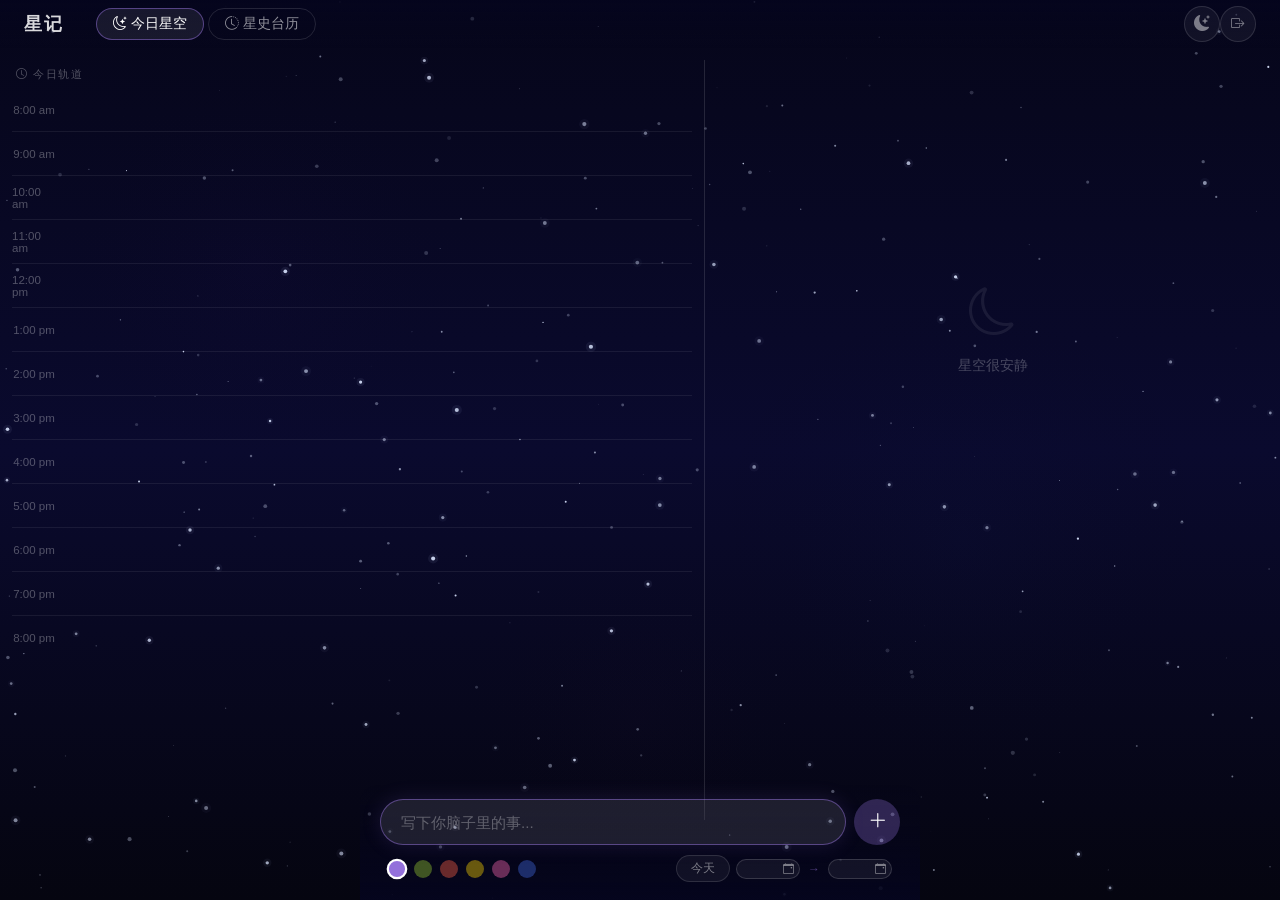
==== commit b26fafad: "add JSON full backup export (todos + progress_log + timeline)" ====
--- a/web/index.html
+++ b/web/index.html
@@ -108,7 +108,7 @@
         <!-- 导出弹窗（仅电脑端） -->
         <div id="exportDialog" class="export-dialog hidden">
             <div class="export-dialog-card">
-                <h4><i class="bi bi-download"></i> 导出已完成任务</h4>
+                <h4><i class="bi bi-download"></i> 导出</h4>
                 <div class="export-dialog-row">
                     <label>起始月</label>
                     <input type="month" id="exportFrom">
@@ -120,6 +120,7 @@
                 <div class="export-dialog-actions">
                     <button class="btn-cancel" id="exportCancel">取消</button>
                     <button class="btn-export" id="exportConfirm">导出 CSV</button>
+                    <button class="btn-export" id="exportJSON" title="导出全部数据为 JSON 备份">导出 JSON 备份</button>
                 </div>
             </div>
         </div>
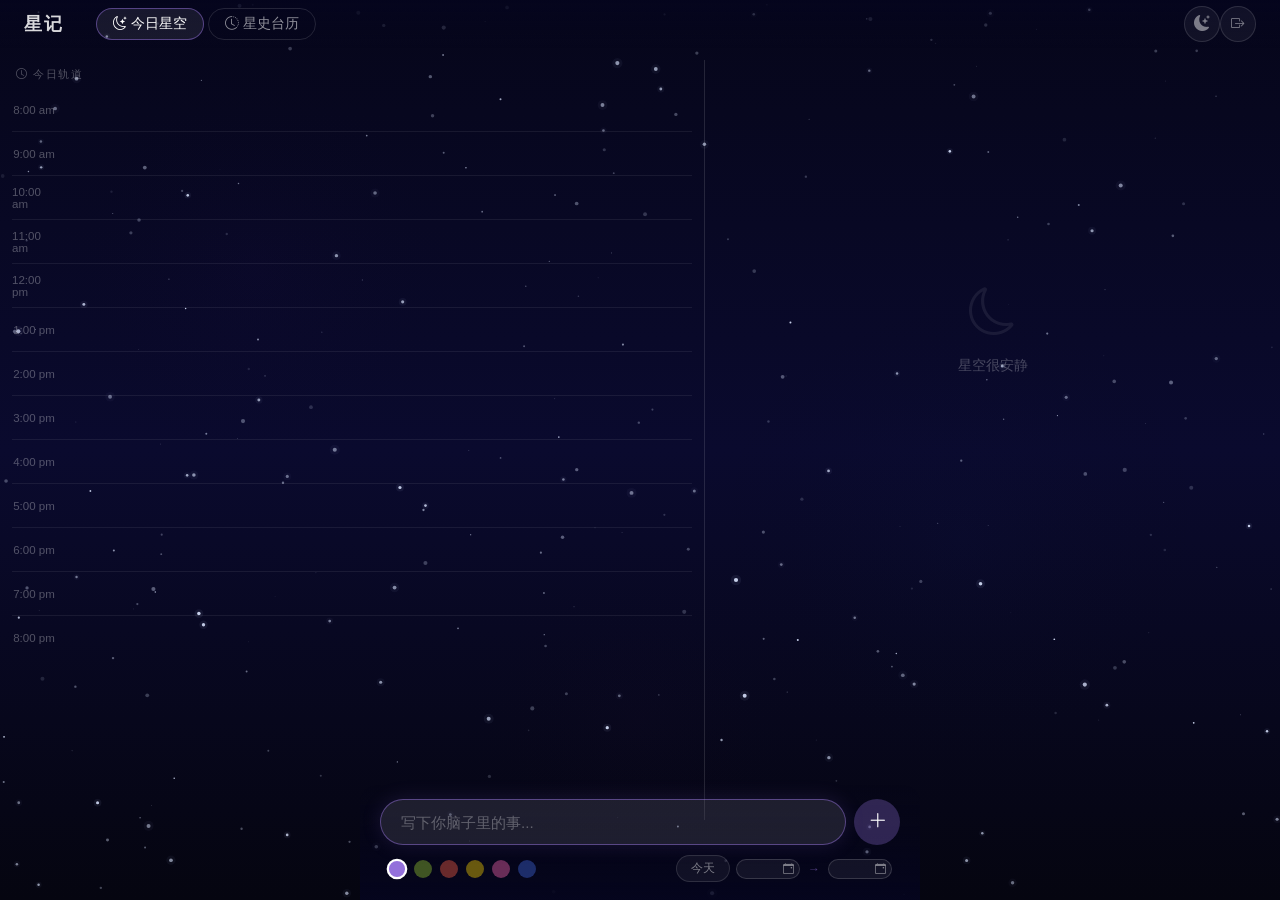
==== commit 5dcae34f: "add JSON import" ====
--- a/web/index.html
+++ b/web/index.html
@@ -105,10 +105,10 @@
             </div>
         </div>
 
-        <!-- 导出弹窗（仅电脑端） -->
+        <!-- 数据备份弹窗（仅电脑端） -->
         <div id="exportDialog" class="export-dialog hidden">
             <div class="export-dialog-card">
-                <h4><i class="bi bi-download"></i> 导出</h4>
+                <h4><i class="bi bi-download"></i> 数据备份</h4>
                 <div class="export-dialog-row">
                     <label>起始月</label>
                     <input type="month" id="exportFrom">
@@ -121,7 +121,9 @@
                     <button class="btn-cancel" id="exportCancel">取消</button>
                     <button class="btn-export" id="exportConfirm">导出 CSV</button>
                     <button class="btn-export" id="exportJSON" title="导出全部数据为 JSON 备份">导出 JSON 备份</button>
-                </div>
+                    <button class="btn-export" id="importJSON" title="从 JSON 备份恢复（覆盖现有数据）">导入备份</button>
+                </div>
+                <input type="file" id="importFileInput" accept=".json" style="display:none">
             </div>
         </div>
 
